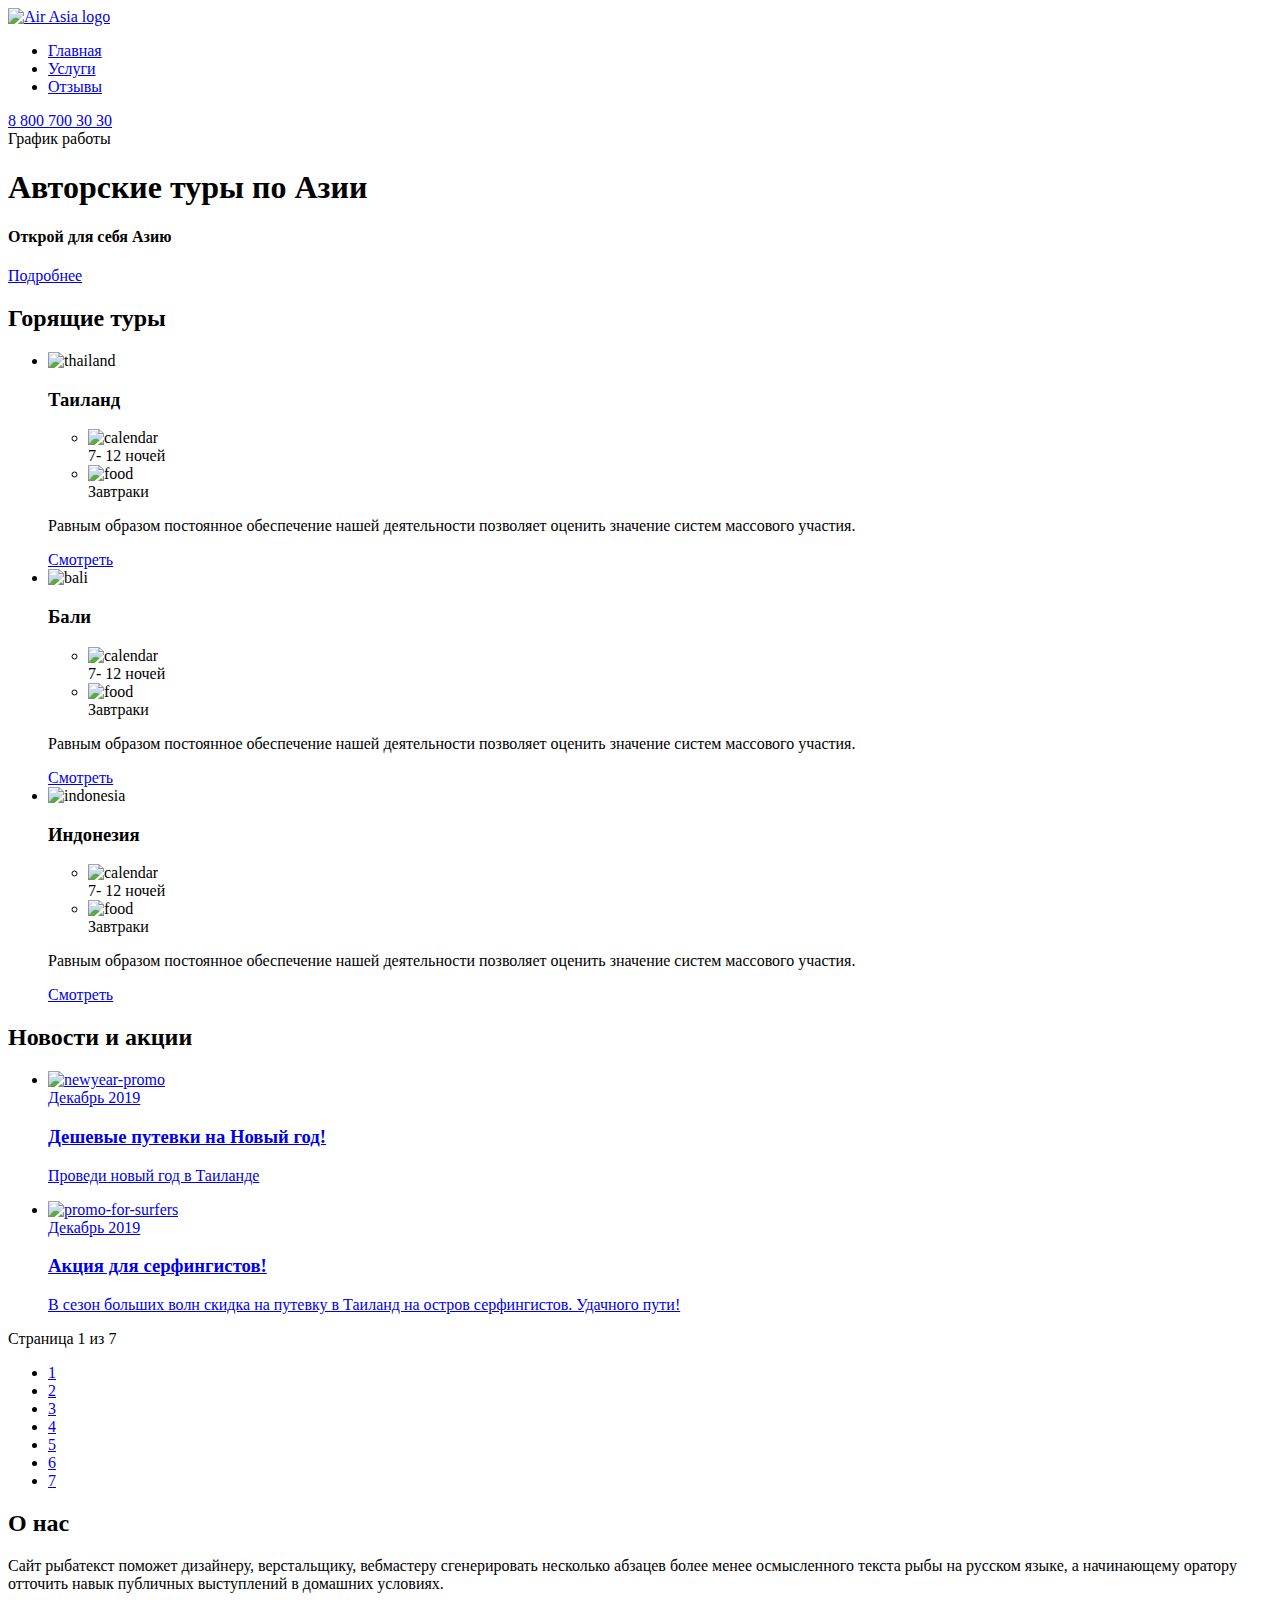
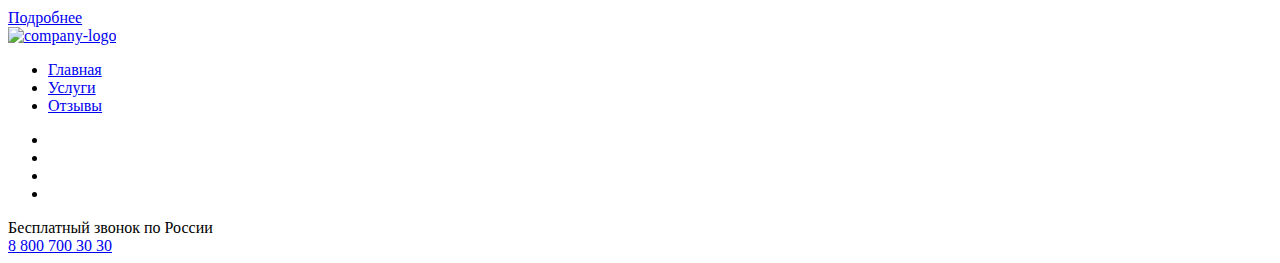
==== index.html @ ba75d970 "Update index.html" ====
<!DOCTYPE html>
<html lang="ru">
<head>
  <meta charset="UTF-8">
  <meta http-equiv="X-UA-Compatible" content="IE=edge">
  <meta name="viewport" content="width=device-width, initial-scale=1.0">
  <title>AirAsia - авторские туры по Азии</title>
  <link href="https://fonts.googleapis.com/css2?family=Open+Sans:ital,wght@0,400;0,600;0,700;1,400&display=swap" rel="stylesheet">    
  <link rel="stylesheet" href="/loftschool_project/main.css">
</head>
<body>
  <div class="wrapper main-page-wrapper">
    <section class="hero">
      <div class="container">
        <header class="header">
          <a href="/" class="logo"><img src="/loftschool_project/images/logo.png" alt="Air Asia logo" class="logo__pic"></a>
          <nav class="menu">
            <ul class="menu__list">
              <li class="menu__item menu__item--active"><a href="/" class="menu__link">Главная</a></li>
              <li class="menu__item"><a href="#" class="menu__link">Услуги</a></li>
              <li class="menu__item"><a href="#" class="menu__link">Отзывы</a></li>
            </ul>
          </nav>
          <adress class="contacts">
            <a href="tel:+78007003030" class="contacts__phone">8 800 700 30 30</a>
            <div class="contacts__dropdown-title">График работы</div>
          </adress>
        </header>
        <div class="hero__content">
          <div class="hero__text-section">
            <h1 class="hero__title">Авторские туры по Азии</h1>
            <h4 class="hero__subtitle">Открой для себя Азию</h4>
            <a href="#" class="button">Подробнее</a>
          </div>
        </div>
      </div>
    </section>
    <main class="main-content">
      <section class="offers">
        <div class="container">
          <h2 class="title title--fire">Горящие туры</h2>
          <ul class="offers__list">
            <li class="offers__item">
              <img src="/loftschool_project/images/river.png" alt="thailand" class="offers__pic">
              <div class="offers__content">
                <h3 class="offers__title">Таиланд</h3>
                <ul class="offers__features">
                  <li class="offers__feature">
                    <img src="/loftschool_project/images/calendar.png" alt="calendar" class="offers__feature-icon">
                    <div class="offers__feature-text">7- 12 ночей</div>
                  </li>
                  <li class="offers__feature">
                    <img src="/loftschool_project/images/meal.png" alt="food" class="offers__feature-icon">
                    <div class="offers__feature-text">Завтраки</div>
                  </li>
                </ul>
                <p class="offers__text">Равным образом постоянное обеспечение нашей деятельности позволяет оценить значение систем массового участия.</p>
                <a href="#" class="button button--light">Смотреть</a>
              </div>
            </li>
            <li class="offers__item">
              <img src="/loftschool_project/images/pool.png" alt="bali" class="offers__pic">
              <div class="offers__content">
                <h3 class="offers__title">Бали</h3>
                <ul class="offers__features">
                  <li class="offers__feature">
                    <img src="/loftschool_project/images/calendar.png" alt="calendar" class="offers__feature-icon">
                    <div class="offers__feature-text">7- 12 ночей</div>
                  </li>
                  <li class="offers__feature">
                    <img src="/loftschool_project/images/meal.png" alt="food" class="offers__feature-icon">
                    <div class="offers__feature-text">Завтраки</div>
                  </li>
                </ul>
                <p class="offers__text">Равным образом постоянное обеспечение нашей деятельности позволяет оценить значение систем массового участия.</p>
                <a href="#" class="button button--light">Смотреть</a>
              </div>
            </li>
            <li class="offers__item">
              <img src="/loftschool_project/images/ocean.png" alt="indonesia" class="offers__pic">
              <div class="offers__content">
                <h3 class="offers__title">Индонезия</h3>
                <ul class="offers__features">
                  <li class="offers__feature">
                    <img src="/loftschool_project/images/calendar.png" alt="calendar" class="offers__feature-icon">
                    <div class="offers__feature-text">7- 12 ночей</div>
                  </li>
                  <li class="offers__feature">
                    <img src="/loftschool_project/images/meal.png" alt="food" class="offers__feature-icon">
                    <div class="offers__feature-text">Завтраки</div>
                  </li>
                </ul>
                <p class="offers__text">Равным образом постоянное обеспечение нашей деятельности позволяет оценить значение систем массового участия.</p>
                <a href="#" class="button button--light">Смотреть</a>
              </div>
            </li>
          </ul>
        </div>
      </section>
      <section class="news">
        <div class="container">
          <h2 class="title">Новости и акции</h2>
          <ul class="news__list">
            <li class="news__item">
                <a href="#" class="news__link">
                  <img src="/loftschool_project/images/plain.png" alt="newyear-promo" class="news__pic">
                  <div class="news__content">
                    <time class="news__date">Декабрь 2019</time>
                    <h3 class="news__title">Дешевые путевки на Новый год!</h3>
                    <p class="news__text">Проведи новый год в Таиланде</p>
                  </div>
                </a>
            </li>
            <li class="news__item">
                <a href="#" class="news__link">
                  <img src="/loftschool_project/images/Surfer.png" alt="promo-for-surfers" class="news__pic">
                  <div class="news__content">
                    <time class="news__date">Декабрь 2019</time>
                    <h3 class="news__title">Акция для серфингистов!</h3>
                    <p class="news__text">В сезон больших волн скидка на путевку в Таиланд на остров серфингистов. Удачного пути!</p>
                  </div>
                </a>
            </li>
          </ul>
          <div class="pagination">
            <div class="pagination__display">Страница 1 из 7</div>
            <ul class="pagination__list">
              <li class="pagination__item pagination__item--active"><a href="#" class="pagination__link">1</a></li>
              <li class="pagination__item"><a href="#" class="pagination__link">2</a></li>
              <li class="pagination__item"><a href="#" class="pagination__link">3</a></li>
              <li class="pagination__item"><a href="#" class="pagination__link">4</a></li>
              <li class="pagination__item"><a href="#" class="pagination__link">5</a></li>
              <li class="pagination__item"><a href="#" class="pagination__link">6</a></li>
              <li class="pagination__item"><a href="#" class="pagination__link">7</a></li>
            </ul>
          </div>
        </div>
      </section>
      <section class="about">
        <div class="container">
          <div class="about__exposition">
            <div class="about__content">
              <h2 class="title title--dark">О нас</h2>
              <div class="about__text">
                <p >Сайт рыбатекст поможет дизайнеру, верстальщику, вебмастеру сгенерировать несколько абзацев более менее осмысленного текста рыбы на русском языке, а начинающему оратору отточить навык публичных выступлений в домашних условиях.</p>
              </div>
              <a href="#" class="button">Подробнее</a>
            </div>
          </div>
        </div>
      </section>
    </main>
    <footer class="footer-container">
      <div class="container footer-container__content">
        <div class="footer">
          <a href="/" class="logo"><img src="/loftschool_project/images/logo.png" alt="company-logo" class="logo__pic"></a>
          <nav class="menu">
            <ul class="menu__list">
              <li class="menu__item menu__item--active"><a href="#" class="menu__link">Главная</a></li>
              <li class="menu__item"><a href="#" class="menu__link">Услуги</a></li>
              <li class="menu__item"><a href="#" class="menu__link">Отзывы</a></li>
            </ul>
          </nav>
          <div class="socialmedia">
            <ul class="socialmedia__list">
              <li class="socialmedia__item socialmedia__item-icon--telegram"><a href="#" class="socialmedia__link"></a></li>
              <li class="socialmedia__item socialmedia__item-icon--vk"><a href="#" class="socialmedia__link"></a></li>
              <li class="socialmedia__item socialmedia__item-icon--facebook"><a href="#" class="socialmedia__link"></a></li>
              <li class="socialmedia__item socialmedia__item-icon--insta"><a href="#" class="socialmedia__link"></a></li>
            </ul>
          </div>
          <adress class="contacts">
            <div class="contacts__description">Бесплатный звонок по России</div>
            <a href="tel:+78007003030" class="contacts__phone">8 800 700 30 30</a>
          </adress>
        </div>
      </div>
    </footer>
  </div>
  
</body>
</html>
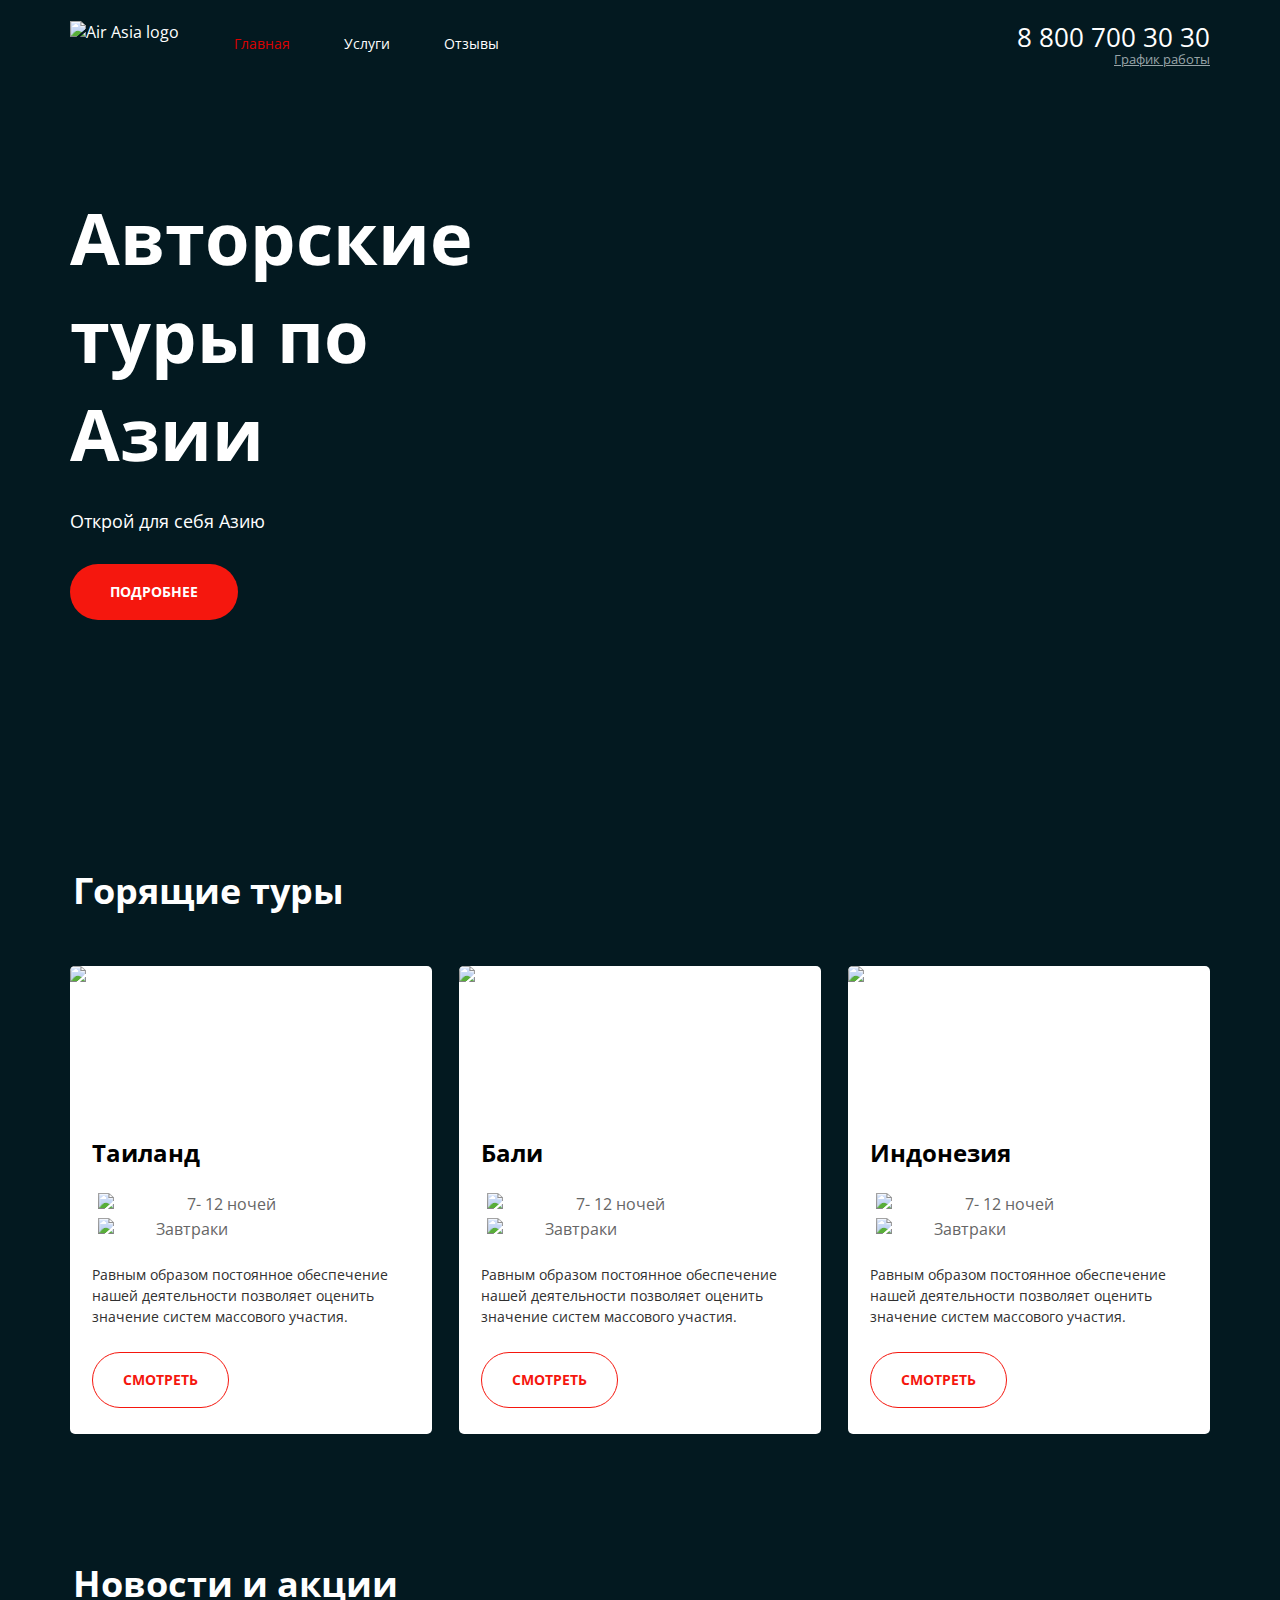
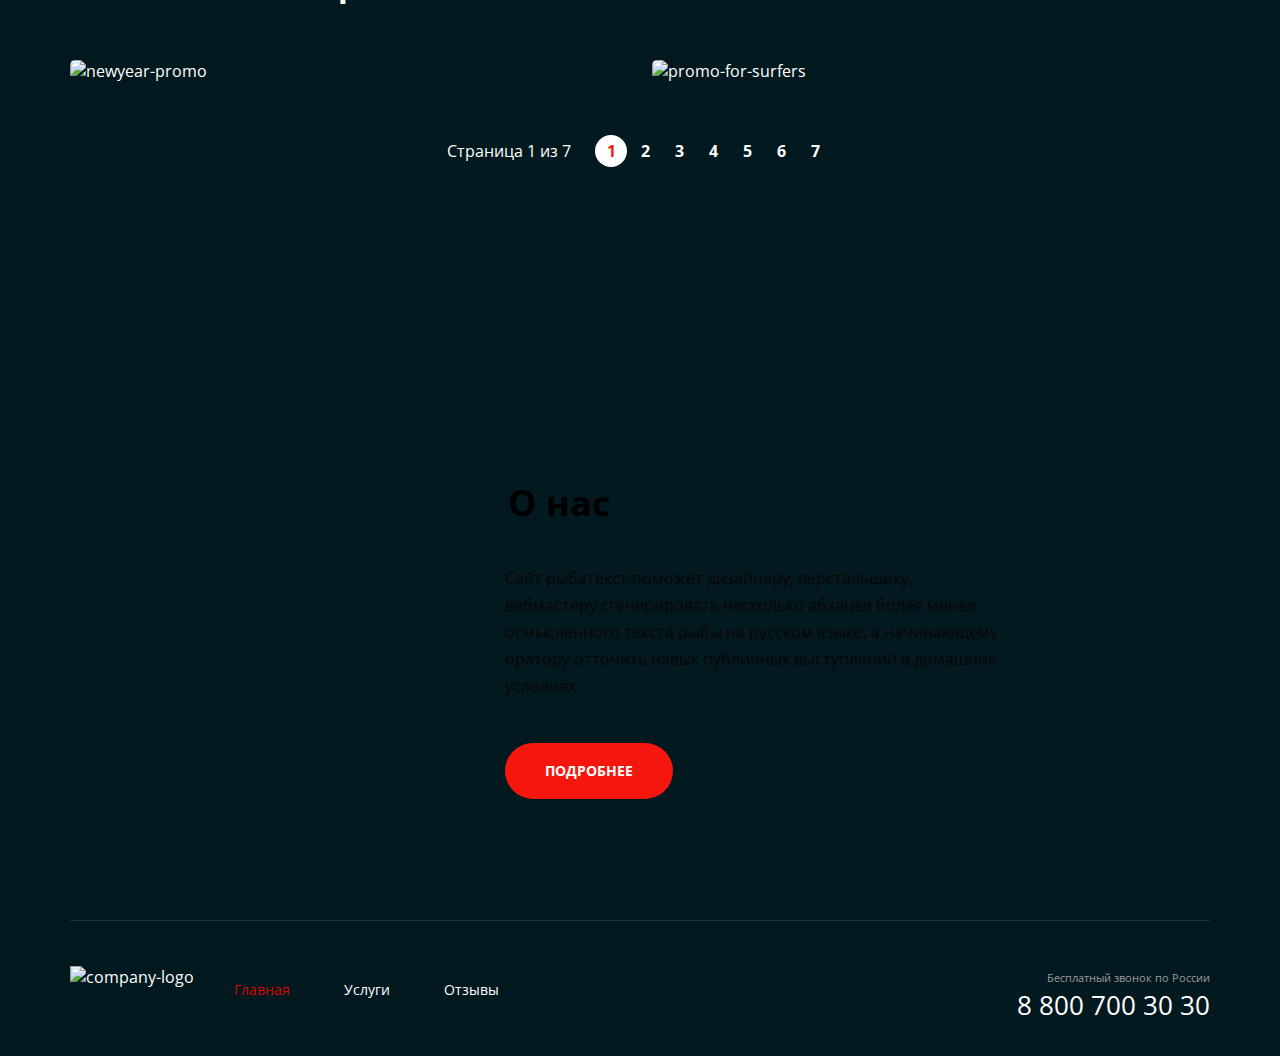
==== commit b81c381c: "Add files via upload" ====
--- a/index.html
+++ b/index.html
@@ -6,17 +6,17 @@
   <meta name="viewport" content="width=device-width, initial-scale=1.0">
   <title>AirAsia - авторские туры по Азии</title>
   <link href="https://fonts.googleapis.com/css2?family=Open+Sans:ital,wght@0,400;0,600;0,700;1,400&display=swap" rel="stylesheet">    
-  <link rel="stylesheet" href="/loftschool_project/main.css">
+  <link rel="stylesheet" href="main.css">
 </head>
 <body>
   <div class="wrapper main-page-wrapper">
     <section class="hero">
       <div class="container">
         <header class="header">
-          <a href="/" class="logo"><img src="/loftschool_project/images/logo.png" alt="Air Asia logo" class="logo__pic"></a>
+          <a href="index.html" class="logo"><img src="images/logo.png" alt="Air Asia logo" class="logo__pic"></a>
           <nav class="menu">
             <ul class="menu__list">
-              <li class="menu__item menu__item--active"><a href="/" class="menu__link">Главная</a></li>
+              <li class="menu__item menu__item--active"><a href="index.html" class="menu__link">Главная</a></li>
               <li class="menu__item"><a href="#" class="menu__link">Услуги</a></li>
               <li class="menu__item"><a href="#" class="menu__link">Отзывы</a></li>
             </ul>
@@ -41,16 +41,18 @@
           <h2 class="title title--fire">Горящие туры</h2>
           <ul class="offers__list">
             <li class="offers__item">
-              <img src="/loftschool_project/images/river.png" alt="thailand" class="offers__pic">
+              <div class="offers__cover">
+                <img src="images/river.png" alt="thailand" class="offers__pic">
+              </div>
               <div class="offers__content">
                 <h3 class="offers__title">Таиланд</h3>
                 <ul class="offers__features">
                   <li class="offers__feature">
-                    <img src="/loftschool_project/images/calendar.png" alt="calendar" class="offers__feature-icon">
+                    <img src="images/calendar.png" alt="calendar" class="offers__feature-icon">
                     <div class="offers__feature-text">7- 12 ночей</div>
                   </li>
                   <li class="offers__feature">
-                    <img src="/loftschool_project/images/meal.png" alt="food" class="offers__feature-icon">
+                    <img src="images/meal.png" alt="food" class="offers__feature-icon">
                     <div class="offers__feature-text">Завтраки</div>
                   </li>
                 </ul>
@@ -59,16 +61,18 @@
               </div>
             </li>
             <li class="offers__item">
-              <img src="/loftschool_project/images/pool.png" alt="bali" class="offers__pic">
+              <div class="offers__cover">
+                <img src="images/pool.png" alt="bali" class="offers__pic">
+              </div>
               <div class="offers__content">
                 <h3 class="offers__title">Бали</h3>
                 <ul class="offers__features">
                   <li class="offers__feature">
-                    <img src="/loftschool_project/images/calendar.png" alt="calendar" class="offers__feature-icon">
+                    <img src="images/calendar.png" alt="calendar" class="offers__feature-icon">
                     <div class="offers__feature-text">7- 12 ночей</div>
                   </li>
                   <li class="offers__feature">
-                    <img src="/loftschool_project/images/meal.png" alt="food" class="offers__feature-icon">
+                    <img src="/images/meal.png" alt="food" class="offers__feature-icon">
                     <div class="offers__feature-text">Завтраки</div>
                   </li>
                 </ul>
@@ -77,16 +81,18 @@
               </div>
             </li>
             <li class="offers__item">
-              <img src="/loftschool_project/images/ocean.png" alt="indonesia" class="offers__pic">
+              <div class="offers__cover">
+                <img src="images/ocean.png" alt="indonesia" class="offers__pic">
+              </div>
               <div class="offers__content">
                 <h3 class="offers__title">Индонезия</h3>
                 <ul class="offers__features">
                   <li class="offers__feature">
-                    <img src="/loftschool_project/images/calendar.png" alt="calendar" class="offers__feature-icon">
+                    <img src="images/calendar.png" alt="calendar" class="offers__feature-icon">
                     <div class="offers__feature-text">7- 12 ночей</div>
                   </li>
                   <li class="offers__feature">
-                    <img src="/loftschool_project/images/meal.png" alt="food" class="offers__feature-icon">
+                    <img src="images/meal.png" alt="food" class="offers__feature-icon">
                     <div class="offers__feature-text">Завтраки</div>
                   </li>
                 </ul>
@@ -103,7 +109,7 @@
           <ul class="news__list">
             <li class="news__item">
                 <a href="#" class="news__link">
-                  <img src="/loftschool_project/images/plain.png" alt="newyear-promo" class="news__pic">
+                  <img src="images/plain.png" alt="newyear-promo" class="news__pic">
                   <div class="news__content">
                     <time class="news__date">Декабрь 2019</time>
                     <h3 class="news__title">Дешевые путевки на Новый год!</h3>
@@ -113,7 +119,7 @@
             </li>
             <li class="news__item">
                 <a href="#" class="news__link">
-                  <img src="/loftschool_project/images/Surfer.png" alt="promo-for-surfers" class="news__pic">
+                  <img src="images/Surfer.png" alt="promo-for-surfers" class="news__pic">
                   <div class="news__content">
                     <time class="news__date">Декабрь 2019</time>
                     <h3 class="news__title">Акция для серфингистов!</h3>
@@ -140,7 +146,7 @@
         <div class="container">
           <div class="about__exposition">
             <div class="about__content">
-              <h2 class="title title--dark">О нас</h2>
+              <h2 class="title about__title title--dark">О нас</h2>
               <div class="about__text">
                 <p >Сайт рыбатекст поможет дизайнеру, верстальщику, вебмастеру сгенерировать несколько абзацев более менее осмысленного текста рыбы на русском языке, а начинающему оратору отточить навык публичных выступлений в домашних условиях.</p>
               </div>
@@ -153,7 +159,7 @@
     <footer class="footer-container">
       <div class="container footer-container__content">
         <div class="footer">
-          <a href="/" class="logo"><img src="/loftschool_project/images/logo.png" alt="company-logo" class="logo__pic"></a>
+          <a href="/" class="logo"><img src="images/logo.png" alt="company-logo" class="logo__pic"></a>
           <nav class="menu">
             <ul class="menu__list">
               <li class="menu__item menu__item--active"><a href="#" class="menu__link">Главная</a></li>
@@ -179,4 +185,4 @@
   </div>
   
 </body>
-</html>
+</html>--- a/main.css
+++ b/main.css
@@ -0,0 +1,7 @@
+@import url(css/base.css);
+@import url(css/header.css);
+@import url(css/hero__content.css);
+@import url(css/offers.css);
+@import url(css/news.css);
+@import url(css/about.css);
+@import url(css/footer.css);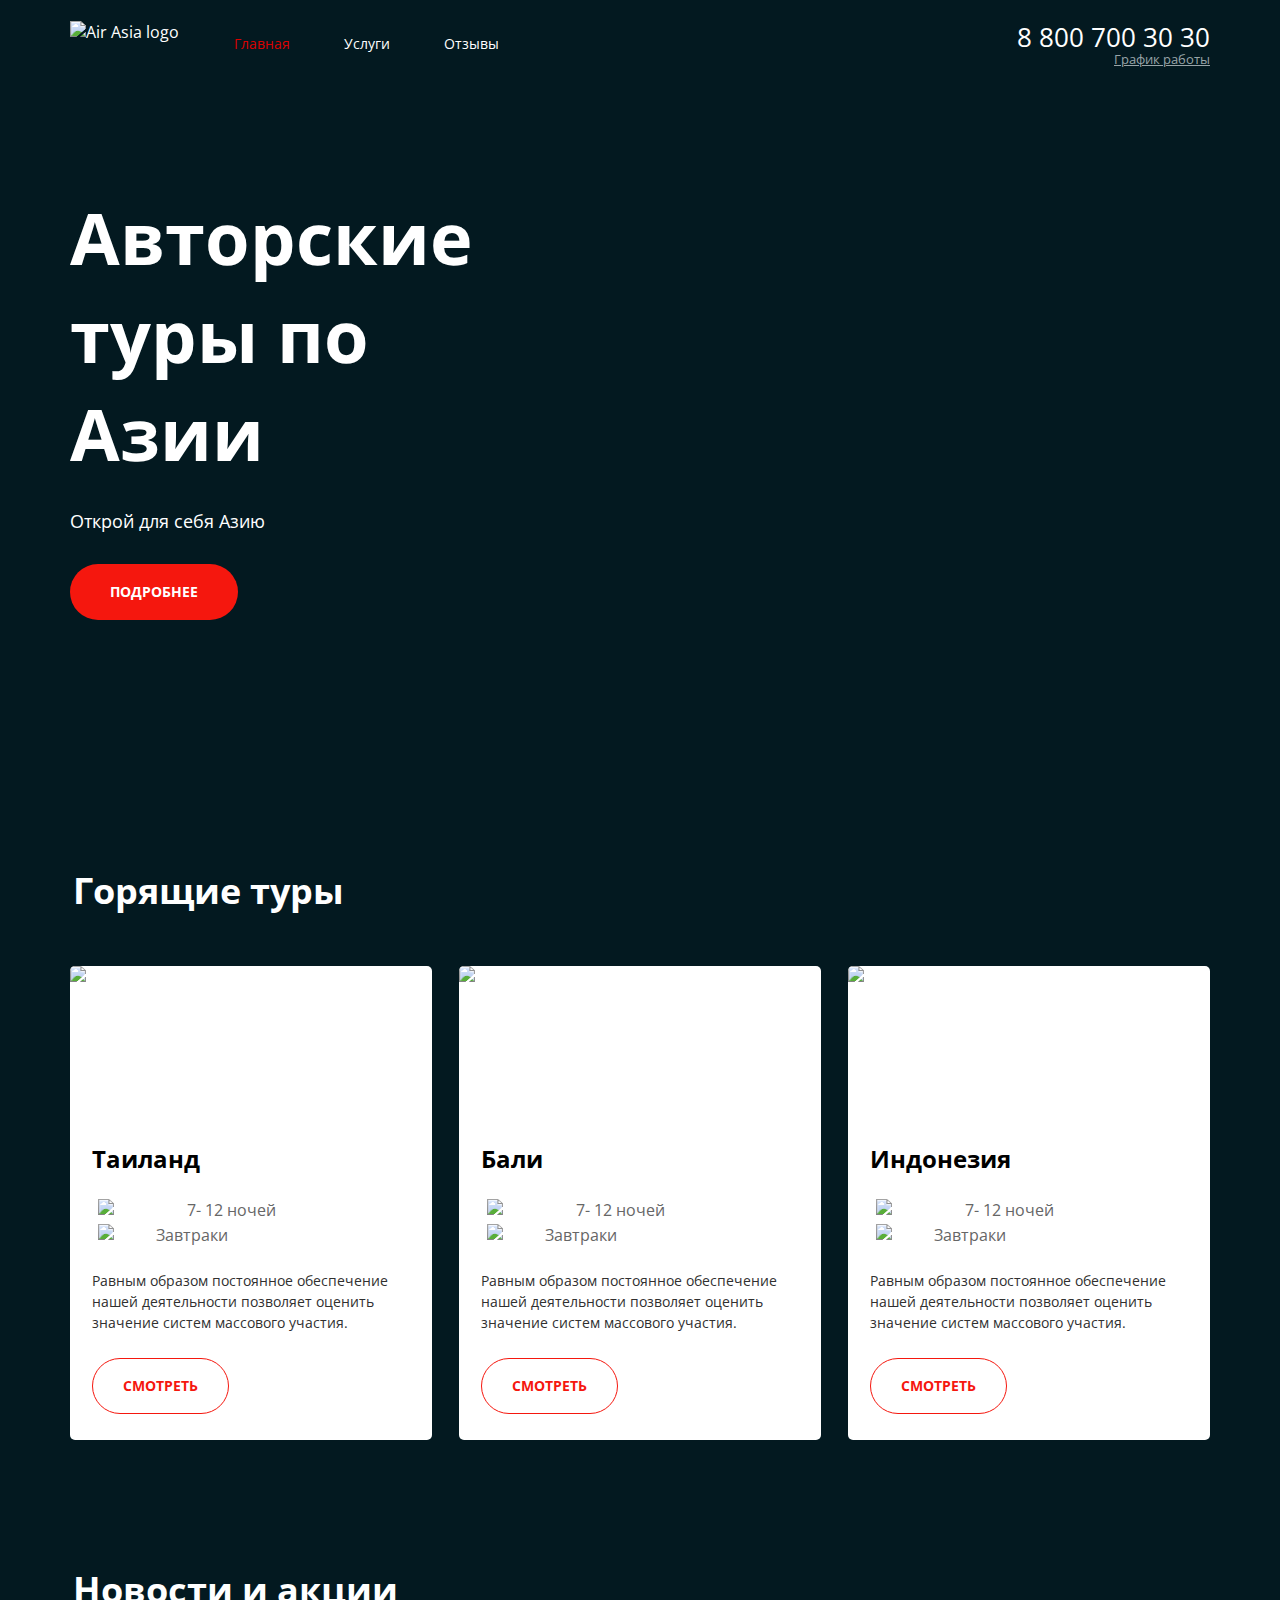
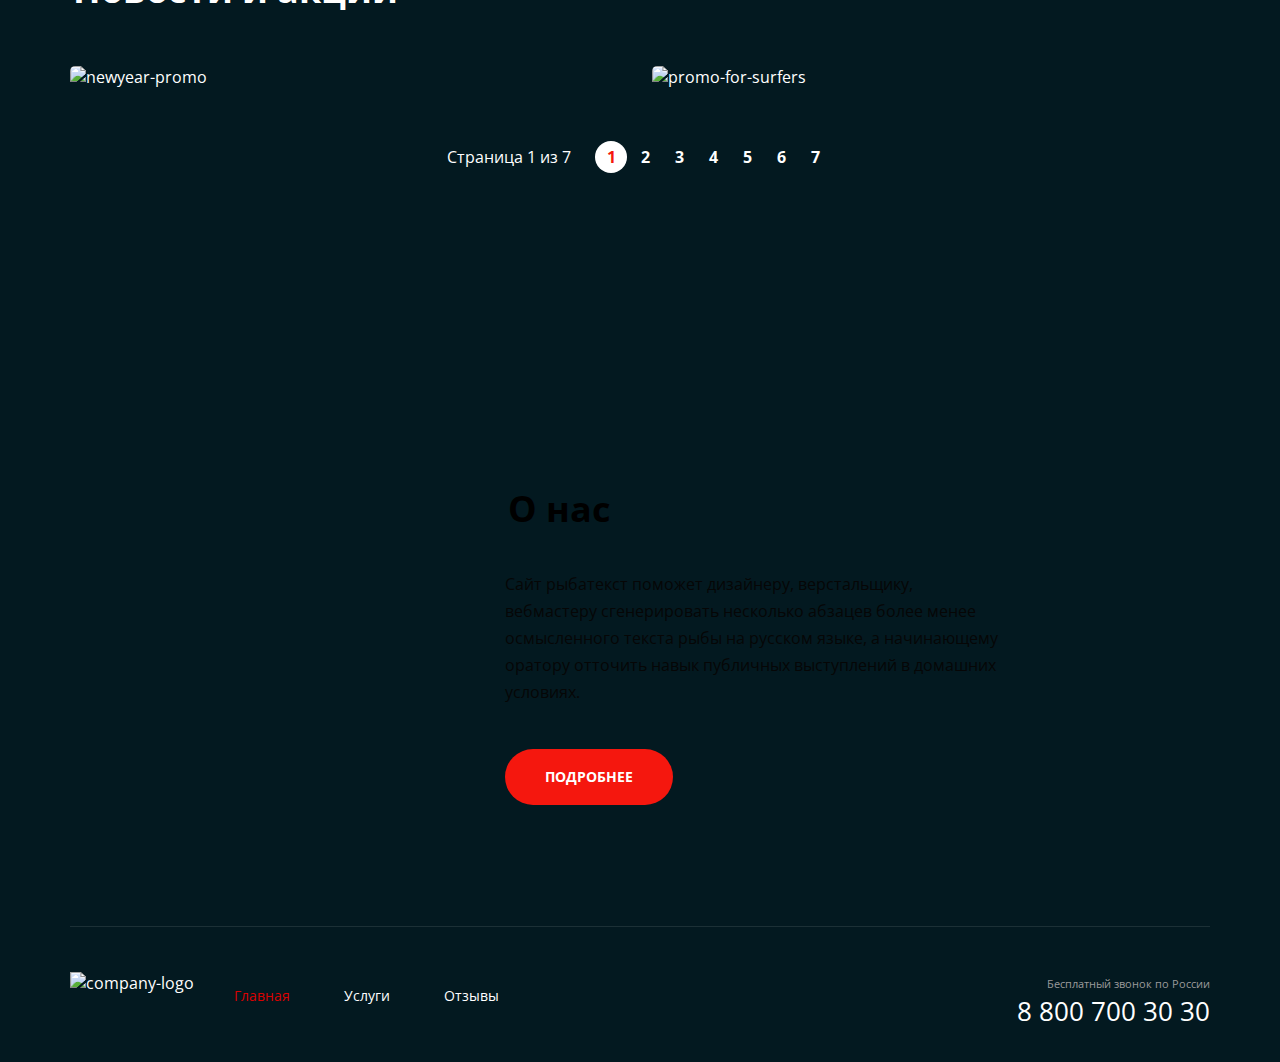
==== commit e0e0638c: "Add files via upload" ====
--- a/index.html
+++ b/index.html
@@ -159,10 +159,10 @@
     <footer class="footer-container">
       <div class="container footer-container__content">
         <div class="footer">
-          <a href="/" class="logo"><img src="images/logo.png" alt="company-logo" class="logo__pic"></a>
+          <a href="index.html" class="logo"><img src="images/logo.png" alt="company-logo" class="logo__pic"></a>
           <nav class="menu">
             <ul class="menu__list">
-              <li class="menu__item menu__item--active"><a href="#" class="menu__link">Главная</a></li>
+              <li class="menu__item menu__item--active"><a href="index.html" class="menu__link">Главная</a></li>
               <li class="menu__item"><a href="#" class="menu__link">Услуги</a></li>
               <li class="menu__item"><a href="#" class="menu__link">Отзывы</a></li>
             </ul>
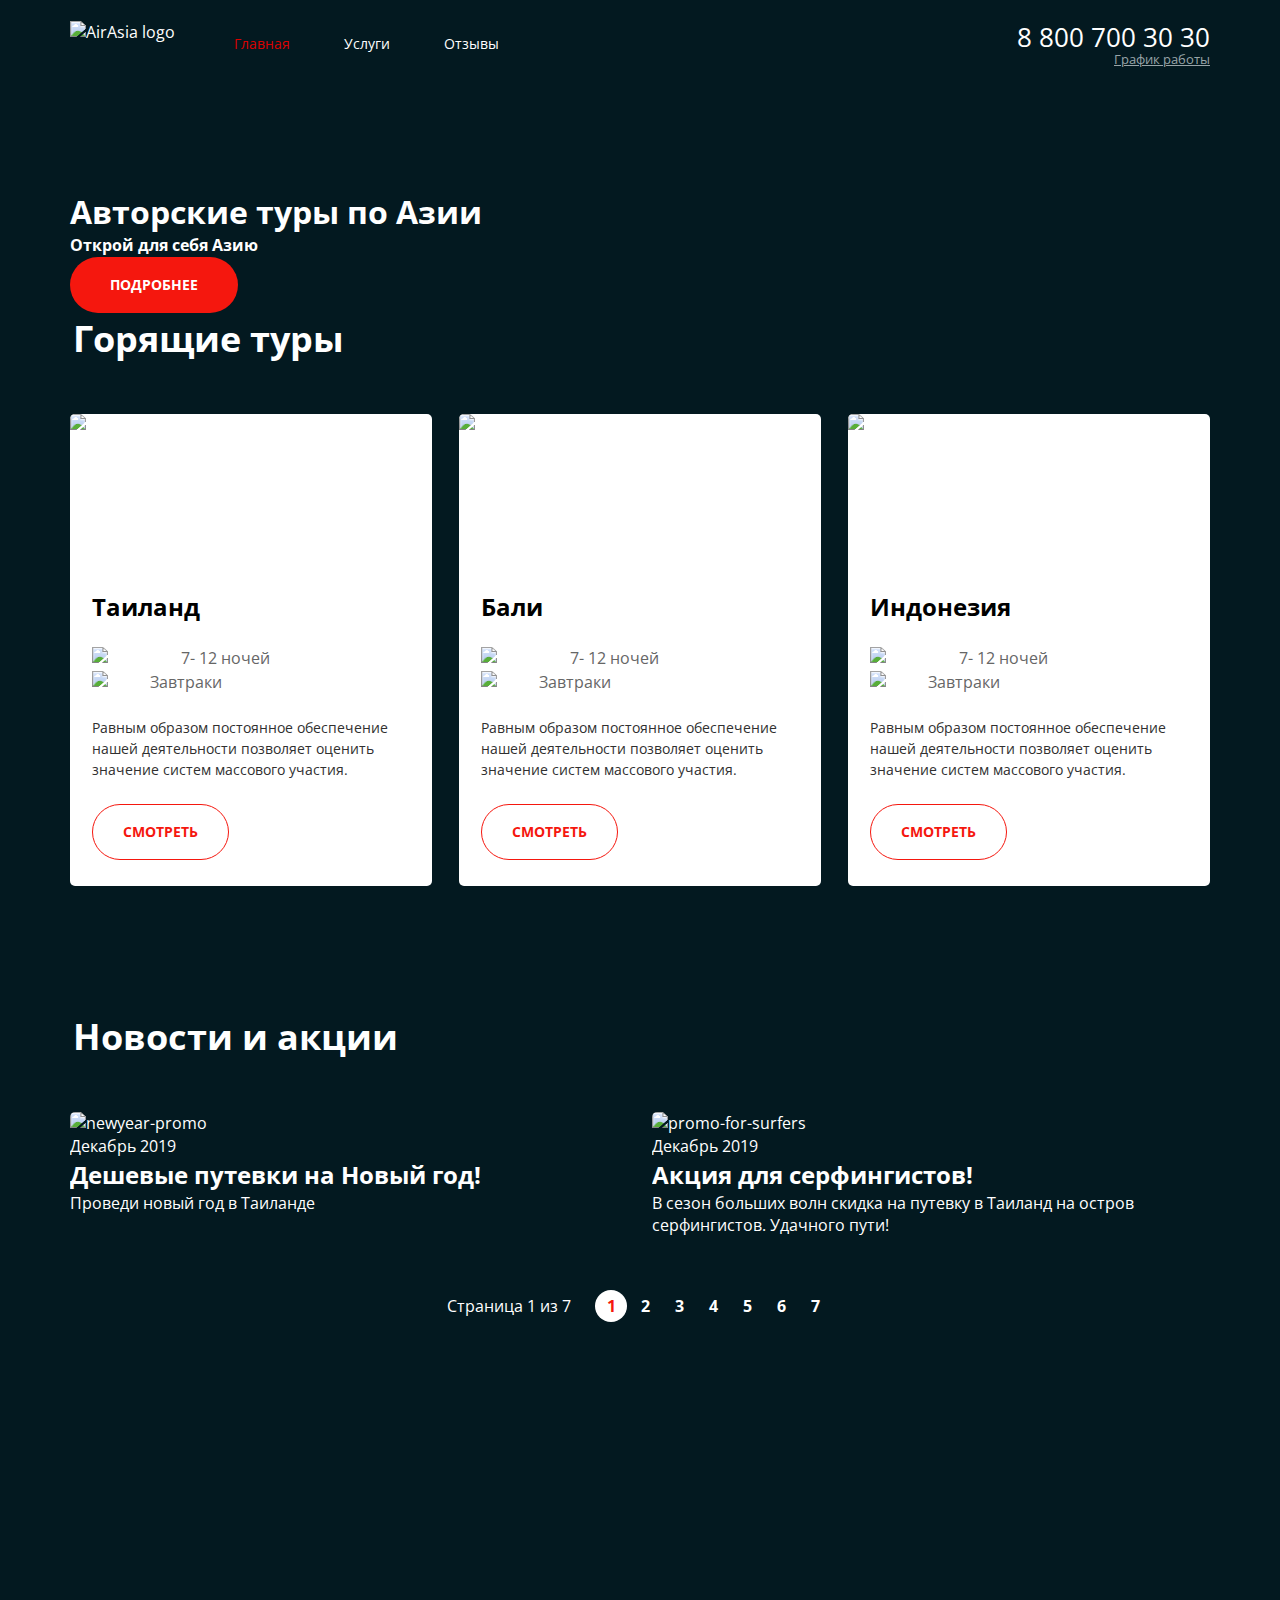
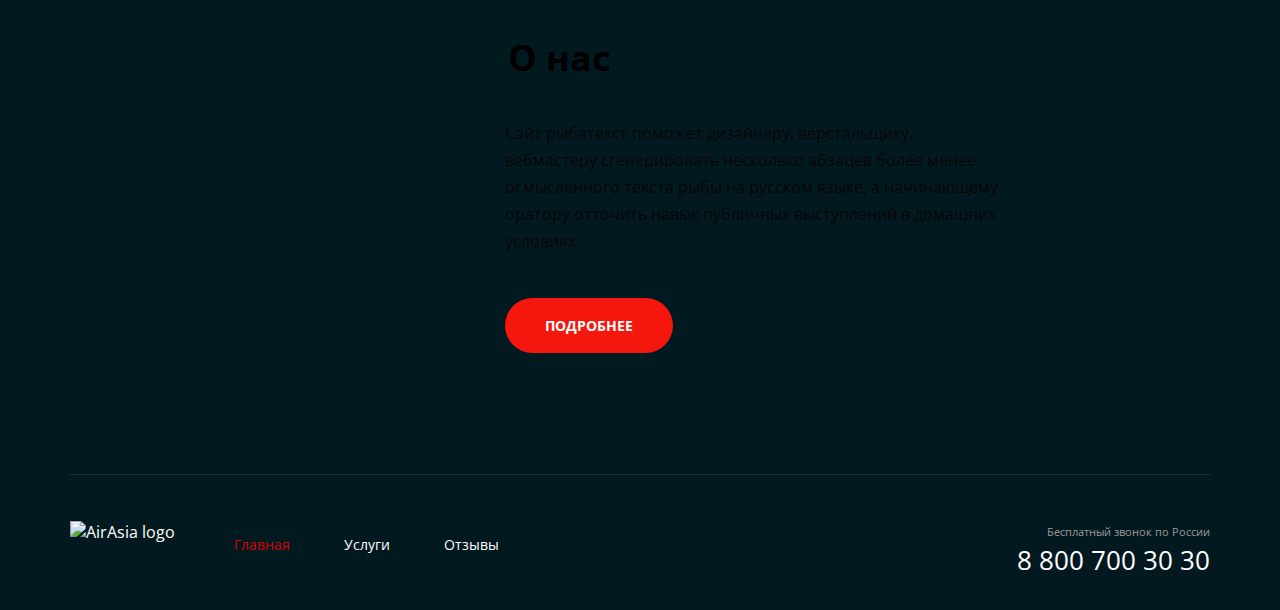
==== commit 8fee8279: "Add files via upload" ====
--- a/index.html
+++ b/index.html
@@ -1,188 +1,196 @@
 <!DOCTYPE html>
 <html lang="ru">
-<head>
-  <meta charset="UTF-8">
-  <meta http-equiv="X-UA-Compatible" content="IE=edge">
-  <meta name="viewport" content="width=device-width, initial-scale=1.0">
-  <title>AirAsia - авторские туры по Азии</title>
-  <link href="https://fonts.googleapis.com/css2?family=Open+Sans:ital,wght@0,400;0,600;0,700;1,400&display=swap" rel="stylesheet">    
-  <link rel="stylesheet" href="main.css">
-</head>
-<body>
-  <div class="wrapper main-page-wrapper">
-    <section class="hero">
-      <div class="container">
-        <header class="header">
-          <a href="index.html" class="logo"><img src="images/logo.png" alt="Air Asia logo" class="logo__pic"></a>
-          <nav class="menu">
-            <ul class="menu__list">
-              <li class="menu__item menu__item--active"><a href="index.html" class="menu__link">Главная</a></li>
-              <li class="menu__item"><a href="#" class="menu__link">Услуги</a></li>
-              <li class="menu__item"><a href="#" class="menu__link">Отзывы</a></li>
-            </ul>
-          </nav>
-          <adress class="contacts">
-            <a href="tel:+78007003030" class="contacts__phone">8 800 700 30 30</a>
-            <div class="contacts__dropdown-title">График работы</div>
-          </adress>
-        </header>
-        <div class="hero__content">
-          <div class="hero__text-section">
-            <h1 class="hero__title">Авторские туры по Азии</h1>
-            <h4 class="hero__subtitle">Открой для себя Азию</h4>
-            <a href="#" class="button">Подробнее</a>
-          </div>
-        </div>
-      </div>
-    </section>
-    <main class="main-content">
-      <section class="offers">
-        <div class="container">
-          <h2 class="title title--fire">Горящие туры</h2>
-          <ul class="offers__list">
-            <li class="offers__item">
-              <div class="offers__cover">
-                <img src="images/river.png" alt="thailand" class="offers__pic">
-              </div>
-              <div class="offers__content">
-                <h3 class="offers__title">Таиланд</h3>
-                <ul class="offers__features">
-                  <li class="offers__feature">
-                    <img src="images/calendar.png" alt="calendar" class="offers__feature-icon">
-                    <div class="offers__feature-text">7- 12 ночей</div>
-                  </li>
-                  <li class="offers__feature">
-                    <img src="images/meal.png" alt="food" class="offers__feature-icon">
-                    <div class="offers__feature-text">Завтраки</div>
-                  </li>
+  <head>
+    <meta charset="UTF-8">
+    <meta http-equiv="X-UA-Compatible" content="IE=edge">
+    <meta name="viewport" content="width=1200px, initial-scale=1.0">
+    <title>AirAsia - авторские туры по Азии</title>
+    <link href="https://fonts.googleapis.com/css2?family=Open+Sans:ital,wght@0,400;0,600;0,700;1,400&display=swap" rel="stylesheet"> 
+    <link rel="stylesheet" href="normalize/normalize.css">   
+    <link rel="stylesheet" href="main.css">
+  </head>
+  <body>
+    <div class="wrapper main-page-wrapper">
+      <section class="hero">
+        <div class="container hero__container">
+          <header class="header">
+            <div class="header__col">
+              <a href="index.html" class="logo"><img src="images/logo.png" alt="AirAsia logo" class="logo__pic"></a>
+              <nav class="menu">
+                <ul class="menu__list">
+                  <li class="menu__item menu__item--active"><a href="index.html" class="menu__link">Главная</a></li>
+                  <li class="menu__item"><a href="service.html" class="menu__link">Услуги</a></li>
+                  <li class="menu__item"><a href="#" class="menu__link">Отзывы</a></li>
                 </ul>
-                <p class="offers__text">Равным образом постоянное обеспечение нашей деятельности позволяет оценить значение систем массового участия.</p>
-                <a href="#" class="button button--light">Смотреть</a>
-              </div>
-            </li>
-            <li class="offers__item">
-              <div class="offers__cover">
-                <img src="images/pool.png" alt="bali" class="offers__pic">
-              </div>
-              <div class="offers__content">
-                <h3 class="offers__title">Бали</h3>
-                <ul class="offers__features">
-                  <li class="offers__feature">
-                    <img src="images/calendar.png" alt="calendar" class="offers__feature-icon">
-                    <div class="offers__feature-text">7- 12 ночей</div>
-                  </li>
-                  <li class="offers__feature">
-                    <img src="/images/meal.png" alt="food" class="offers__feature-icon">
-                    <div class="offers__feature-text">Завтраки</div>
-                  </li>
-                </ul>
-                <p class="offers__text">Равным образом постоянное обеспечение нашей деятельности позволяет оценить значение систем массового участия.</p>
-                <a href="#" class="button button--light">Смотреть</a>
-              </div>
-            </li>
-            <li class="offers__item">
-              <div class="offers__cover">
-                <img src="images/ocean.png" alt="indonesia" class="offers__pic">
-              </div>
-              <div class="offers__content">
-                <h3 class="offers__title">Индонезия</h3>
-                <ul class="offers__features">
-                  <li class="offers__feature">
-                    <img src="images/calendar.png" alt="calendar" class="offers__feature-icon">
-                    <div class="offers__feature-text">7- 12 ночей</div>
-                  </li>
-                  <li class="offers__feature">
-                    <img src="images/meal.png" alt="food" class="offers__feature-icon">
-                    <div class="offers__feature-text">Завтраки</div>
-                  </li>
-                </ul>
-                <p class="offers__text">Равным образом постоянное обеспечение нашей деятельности позволяет оценить значение систем массового участия.</p>
-                <a href="#" class="button button--light">Смотреть</a>
-              </div>
-            </li>
-          </ul>
-        </div>
-      </section>
-      <section class="news">
-        <div class="container">
-          <h2 class="title">Новости и акции</h2>
-          <ul class="news__list">
-            <li class="news__item">
-                <a href="#" class="news__link">
-                  <img src="images/plain.png" alt="newyear-promo" class="news__pic">
-                  <div class="news__content">
-                    <time class="news__date">Декабрь 2019</time>
-                    <h3 class="news__title">Дешевые путевки на Новый год!</h3>
-                    <p class="news__text">Проведи новый год в Таиланде</p>
-                  </div>
-                </a>
-            </li>
-            <li class="news__item">
-                <a href="#" class="news__link">
-                  <img src="images/Surfer.png" alt="promo-for-surfers" class="news__pic">
-                  <div class="news__content">
-                    <time class="news__date">Декабрь 2019</time>
-                    <h3 class="news__title">Акция для серфингистов!</h3>
-                    <p class="news__text">В сезон больших волн скидка на путевку в Таиланд на остров серфингистов. Удачного пути!</p>
-                  </div>
-                </a>
-            </li>
-          </ul>
-          <div class="pagination">
-            <div class="pagination__display">Страница 1 из 7</div>
-            <ul class="pagination__list">
-              <li class="pagination__item pagination__item--active"><a href="#" class="pagination__link">1</a></li>
-              <li class="pagination__item"><a href="#" class="pagination__link">2</a></li>
-              <li class="pagination__item"><a href="#" class="pagination__link">3</a></li>
-              <li class="pagination__item"><a href="#" class="pagination__link">4</a></li>
-              <li class="pagination__item"><a href="#" class="pagination__link">5</a></li>
-              <li class="pagination__item"><a href="#" class="pagination__link">6</a></li>
-              <li class="pagination__item"><a href="#" class="pagination__link">7</a></li>
-            </ul>
-          </div>
-        </div>
-      </section>
-      <section class="about">
-        <div class="container">
-          <div class="about__exposition">
-            <div class="about__content">
-              <h2 class="title about__title title--dark">О нас</h2>
-              <div class="about__text">
-                <p >Сайт рыбатекст поможет дизайнеру, верстальщику, вебмастеру сгенерировать несколько абзацев более менее осмысленного текста рыбы на русском языке, а начинающему оратору отточить навык публичных выступлений в домашних условиях.</p>
-              </div>
+              </nav>
+            </div>
+            <div class="header__col header__col--align--right">
+              <adress class="contacts">
+                <a href="tel:+78007003030" class="contacts__phone">8 800 700 30 30</a>
+                <div class="contacts__dropdown-title">График работы</div>
+              </adress>
+            </div>
+          </header>
+          <div class="hero__content">
+            <div class="hero__text-section">
+              <h1 class="hero__title">Авторские туры по Азии</h1>
+              <h4 class="hero__subtitle">Открой для себя Азию</h4>
               <a href="#" class="button">Подробнее</a>
             </div>
           </div>
         </div>
       </section>
-    </main>
-    <footer class="footer-container">
-      <div class="container footer-container__content">
-        <div class="footer">
-          <a href="index.html" class="logo"><img src="images/logo.png" alt="company-logo" class="logo__pic"></a>
-          <nav class="menu">
-            <ul class="menu__list">
-              <li class="menu__item menu__item--active"><a href="index.html" class="menu__link">Главная</a></li>
-              <li class="menu__item"><a href="#" class="menu__link">Услуги</a></li>
-              <li class="menu__item"><a href="#" class="menu__link">Отзывы</a></li>
-            </ul>
-          </nav>
-          <div class="socialmedia">
-            <ul class="socialmedia__list">
-              <li class="socialmedia__item socialmedia__item-icon--telegram"><a href="#" class="socialmedia__link"></a></li>
-              <li class="socialmedia__item socialmedia__item-icon--vk"><a href="#" class="socialmedia__link"></a></li>
-              <li class="socialmedia__item socialmedia__item-icon--facebook"><a href="#" class="socialmedia__link"></a></li>
-              <li class="socialmedia__item socialmedia__item-icon--insta"><a href="#" class="socialmedia__link"></a></li>
+      <main class="main-content">
+        <section class="offers">
+          <div class="container">
+            <h2 class="title title--fire">Горящие туры</h2>
+            <ul class="offers__list">
+              <li class="offers__item">
+                <div class="offers__cover">
+                  <img src="images/river.png" alt="thailand" class="offers__pic">
+                </div>
+                <div class="offers__content">
+                  <h3 class="offers__title">Таиланд</h3>
+                  <ul class="offers__features">
+                    <li class="offers__feature-calendar">
+                      <img src="images/calendar.png" alt="calendar" class="offers__feature-icon">
+                      <div class="offers__feature-text">7- 12 ночей</div>
+                    </li>
+                    <li class="offers__feature-food">
+                      <img src="images/meal.png" alt="food" class="offers__feature-icon">
+                      <div class="offers__feature-text">Завтраки</div>
+                    </li>
+                  </ul>
+                  <p class="offers__text">Равным образом постоянное обеспечение нашей деятельности позволяет оценить значение систем массового участия. </p>
+                  <a href="#" class="button button--light offers__button">Смотреть</a>
+                </div>
+              </li>
+              <li class="offers__item">
+                <div class="offers__cover">
+                  <img src="images/pool.png" alt="bali" class="offers__pic">
+                </div>
+                <div class="offers__content">
+                  <h3 class="offers__title">Бали</h3>
+                  <ul class="offers__features">
+                    <li class="offers__feature-calendar">
+                      <img src="images/calendar.png" alt="calendar" class="offers__feature-icon">
+                      <div class="offers__feature-text">7- 12 ночей</div>
+                    </li>
+                    <li class="offers__feature-food">
+                      <img src="/images/meal.png" alt="food" class="offers__feature-icon">
+                      <div class="offers__feature-text">Завтраки</div>
+                    </li>
+                  </ul>
+                  <p class="offers__text">Равным образом постоянное обеспечение нашей деятельности позволяет оценить значение систем массового участия.</p>
+                  <a href="#" class="button button--light offers__button">Смотреть</a>
+                </div>
+              </li>
+              <li class="offers__item">
+                <div class="offers__cover">
+                  <img src="images/ocean.png" alt="indonesia" class="offers__pic">
+                </div>
+                <div class="offers__content">
+                  <h3 class="offers__title">Индонезия</h3>
+                  <ul class="offers__features">
+                    <li class="offers__feature-calendar">
+                      <img src="images/calendar.png" alt="calendar" class="offers__feature-icon">
+                      <div class="offers__feature-text">7- 12 ночей</div>
+                    </li>
+                    <li class="offers__feature-food">
+                      <img src="images/meal.png" alt="food" class="offers__feature-icon">
+                      <div class="offers__feature-text">Завтраки</div>
+                    </li>
+                  </ul>
+                  <p class="offers__text">Равным образом постоянное обеспечение нашей деятельности позволяет оценить значение систем массового участия.</p>
+                  <a href="#" class="button button--light offers__button">Смотреть</a>
+                </div>
+              </li>
             </ul>
           </div>
-          <adress class="contacts">
-            <div class="contacts__description">Бесплатный звонок по России</div>
-            <a href="tel:+78007003030" class="contacts__phone">8 800 700 30 30</a>
-          </adress>
+        </section>
+        <section class="news">
+          <div class="container">
+            <h2 class="title">Новости и акции</h2>
+            <ul class="news__list">
+              <li class="news__item single-news">
+                  <a href="#" class="single-news__link">
+                    <img src="images/plain.png" alt="newyear-promo" class="single-news__pic">
+                    <div class="single-news__content">
+                      <time class="single-news__date">Декабрь 2019</time>
+                      <h3 class="single-news__title">Дешевые путевки на Новый год!</h3>
+                      <p class="single-news__text">Проведи новый год в Таиланде</p>
+                    </div>
+                  </a>
+              </li>
+              <li class="news__item single-news">
+                  <a href="#" class="single-news__link">
+                    <img src="images/Surfer.png" alt="promo-for-surfers" class="single-news__pic">
+                    <div class="single-news__content">
+                      <time class="single-news__date">Декабрь 2019</time>
+                      <h3 class="single-news__title">Акция для серфингистов!</h3>
+                      <p class="single-news__text">В сезон больших волн скидка на путевку в Таиланд на остров серфингистов. Удачного пути!</p>
+                    </div>
+                  </a>
+              </li>
+            </ul>
+            <div class="pagination">
+                <div class="pagination__display">Страница 1 из 7</div>
+                <ul class="pagination__list">
+                  <li class="pagination__item pagination__item--active"><a href="#" class="pagination__link">1</a></li>
+                  <li class="pagination__item"><a href="#" class="pagination__link">2</a></li>
+                  <li class="pagination__item"><a href="#" class="pagination__link">3</a></li>
+                  <li class="pagination__item"><a href="#" class="pagination__link">4</a></li>
+                  <li class="pagination__item"><a href="#" class="pagination__link">5</a></li>
+                  <li class="pagination__item"><a href="#" class="pagination__link">6</a></li>
+                  <li class="pagination__item"><a href="#" class="pagination__link">7</a></li>
+                </ul>
+            </div>
+          </div>
+        </section>
+        <section class="about">
+          <div class="container">
+            <div class="about__exposition">
+              <div class="about__content">
+                <h2 class="title about__title title--dark">О нас</h2>
+                <div class="about__text">
+                  <p>Сайт рыбатекст поможет дизайнеру, верстальщику, вебмастеру сгенерировать несколько абзацев более менее осмысленного текста рыбы на русском языке, а начинающему оратору отточить навык публичных выступлений в домашних условиях.</p>
+                </div>
+                <a href="#" class="button">Подробнее</a>
+              </div>
+            </div>
+          </div>
+        </section>
+      </main>
+      <footer class="footer-container">
+        <div class="container footer-container__content">
+          <div class="footer">
+            <div class="footer__col">
+              <a href="index.html" class="logo"><img src="images/logo.png" alt="AirAsia logo" class="logo__pic"></a>
+              <nav class="menu">
+                <ul class="menu__list">
+                  <li class="menu__item menu__item--active"><a href="index.html" class="menu__link">Главная</a></li>
+                  <li class="menu__item"><a href="service.html" class="menu__link">Услуги</a></li>
+                  <li class="menu__item"><a href="#" class="menu__link">Отзывы</a></li>
+                </ul>
+              </nav>
+            </div>
+            <div class="footer__col footer__col--align--right">
+              <div class="socialmedia">
+                <ul class="socialmedia__list">
+                  <li class="socialmedia__item socialmedia__item-icon--telegram"><a href="#" class="socialmedia__link"></a></li>
+                  <li class="socialmedia__item socialmedia__item-icon--vk"><a href="#" class="socialmedia__link"></a></li>
+                  <li class="socialmedia__item socialmedia__item-icon--facebook"><a href="#" class="socialmedia__link"></a></li>
+                  <li class="socialmedia__item socialmedia__item-icon--insta"><a href="#" class="socialmedia__link"></a></li>
+                </ul>
+              </div>
+              <adress class="contacts">
+                <div class="contacts__description">Бесплатный звонок по России</div>
+                <a href="tel:+78007003030" class="contacts__phone">8 800 700 30 30</a>
+              </adress>
+            </div>
+          </div>
         </div>
-      </div>
-    </footer>
-  </div>
-  
-</body>
+      </footer>
+    </div>
+  </body>
 </html>--- a/main.css
+++ b/main.css
@@ -1,7 +1,9 @@
 @import url(css/base.css);
 @import url(css/header.css);
-@import url(css/hero__content.css);
+@import url(css/hero-headline.css);
 @import url(css/offers.css);
 @import url(css/news.css);
 @import url(css/about.css);
-@import url(css/footer.css);+@import url(css/footer.css);
+@import url(css/services.css);
+@import url(css/inner-section.css);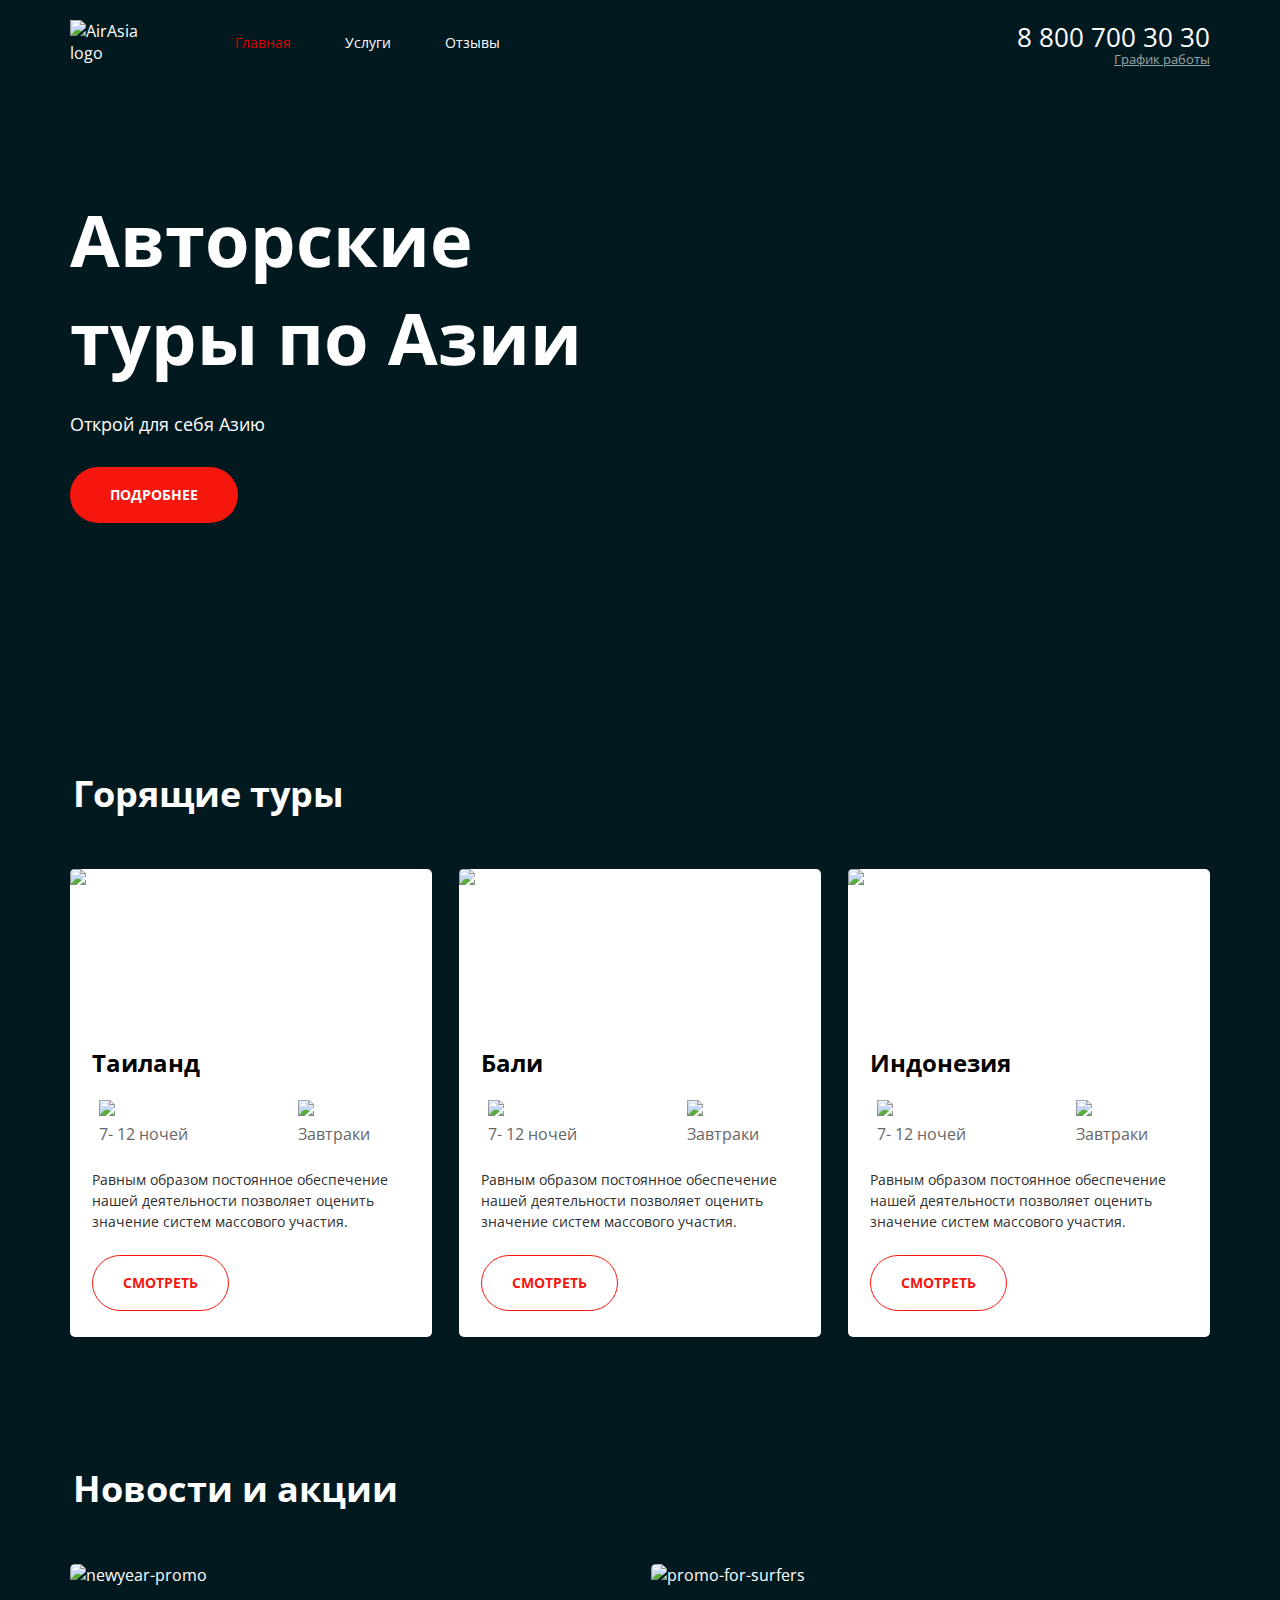
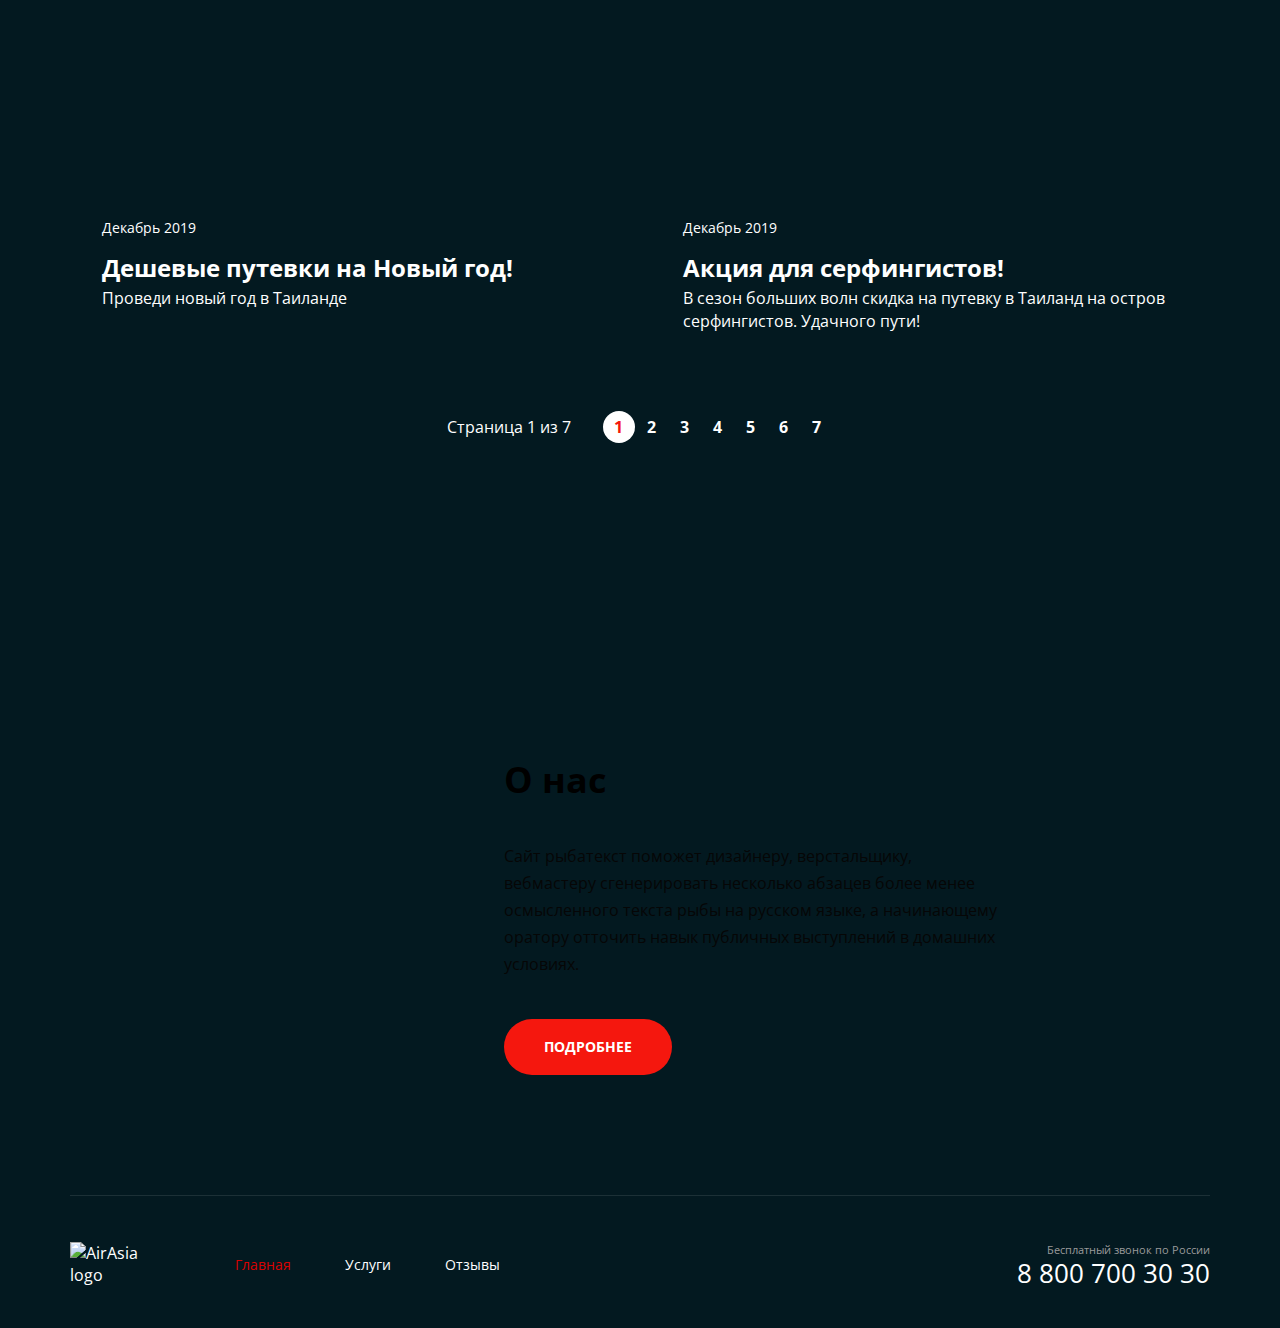
==== commit 4a771848: "Add files via upload" ====
--- a/index.html
+++ b/index.html
@@ -15,7 +15,7 @@
         <div class="container hero__container">
           <header class="header">
             <div class="header__col">
-              <a href="index.html" class="logo"><img src="images/logo.png" alt="AirAsia logo" class="logo__pic"></a>
+              <a href="index.html" class="logo header__logo"><img src="images/logo.png" alt="AirAsia logo" class="logo__pic"></a>
               <nav class="menu">
                 <ul class="menu__list">
                   <li class="menu__item menu__item--active"><a href="index.html" class="menu__link">Главная</a></li>
@@ -52,12 +52,12 @@
                 <div class="offers__content">
                   <h3 class="offers__title">Таиланд</h3>
                   <ul class="offers__features">
-                    <li class="offers__feature-calendar">
-                      <img src="images/calendar.png" alt="calendar" class="offers__feature-icon">
+                    <li class="offers__feature">
+                      <div class="offers__feature-icon"><img src="images/calendar.png" alt="calendar" class="offers__feature-pic"></div>
                       <div class="offers__feature-text">7- 12 ночей</div>
                     </li>
-                    <li class="offers__feature-food">
-                      <img src="images/meal.png" alt="food" class="offers__feature-icon">
+                    <li class="offers__feature">
+                      <div class="offers__feature-icon"><img src="images/meal.png" alt="food" class="offers__feature-pic"></div>
                       <div class="offers__feature-text">Завтраки</div>
                     </li>
                   </ul>
@@ -72,12 +72,12 @@
                 <div class="offers__content">
                   <h3 class="offers__title">Бали</h3>
                   <ul class="offers__features">
-                    <li class="offers__feature-calendar">
-                      <img src="images/calendar.png" alt="calendar" class="offers__feature-icon">
+                    <li class="offers__feature">
+                      <div class="offers__feature-icon"><img src="images/calendar.png" alt="calendar" class="offers__feature-pic"></div>
                       <div class="offers__feature-text">7- 12 ночей</div>
                     </li>
-                    <li class="offers__feature-food">
-                      <img src="/images/meal.png" alt="food" class="offers__feature-icon">
+                    <li class="offers__feature">
+                      <div class="offers__feature-icon"><img src="images/meal.png" alt="food" class="offers__feature-pic"></div>
                       <div class="offers__feature-text">Завтраки</div>
                     </li>
                   </ul>
@@ -92,12 +92,12 @@
                 <div class="offers__content">
                   <h3 class="offers__title">Индонезия</h3>
                   <ul class="offers__features">
-                    <li class="offers__feature-calendar">
-                      <img src="images/calendar.png" alt="calendar" class="offers__feature-icon">
+                    <li class="offers__feature">
+                      <div class="offers__feature-icon"><img src="images/calendar.png" alt="calendar" class="offers__feature-pic"></div>
                       <div class="offers__feature-text">7- 12 ночей</div>
                     </li>
-                    <li class="offers__feature-food">
-                      <img src="images/meal.png" alt="food" class="offers__feature-icon">
+                    <li class="offers__feature">
+                      <div class="offers__feature-icon"><img src="images/meal.png" alt="food" class="offers__feature-pic"></div>
                       <div class="offers__feature-text">Завтраки</div>
                     </li>
                   </ul>
@@ -165,7 +165,7 @@
         <div class="container footer-container__content">
           <div class="footer">
             <div class="footer__col">
-              <a href="index.html" class="logo"><img src="images/logo.png" alt="AirAsia logo" class="logo__pic"></a>
+              <a href="index.html" class="logo footer__logo"><img src="images/logo.png" alt="AirAsia logo" class="logo__pic"></a>
               <nav class="menu">
                 <ul class="menu__list">
                   <li class="menu__item menu__item--active"><a href="index.html" class="menu__link">Главная</a></li>
--- a/main.css
+++ b/main.css
@@ -1,9 +1,16 @@
 @import url(css/base.css);
+@import url(css/hero-headline.css);
 @import url(css/header.css);
-@import url(css/hero-headline.css);
 @import url(css/offers.css);
 @import url(css/news.css);
 @import url(css/about.css);
 @import url(css/footer.css);
+@import url(css/button.css);
 @import url(css/services.css);
-@import url(css/inner-section.css);+@import url(css/inner-section.css);
+@import url(css/partners.css);
+@import url(css/menu.css);
+@import url(css/contacts.css);
+@import url(css/pagination.css);
+@import url(css/socialmedia.css);
+@import url(css/breadcrumbs.css);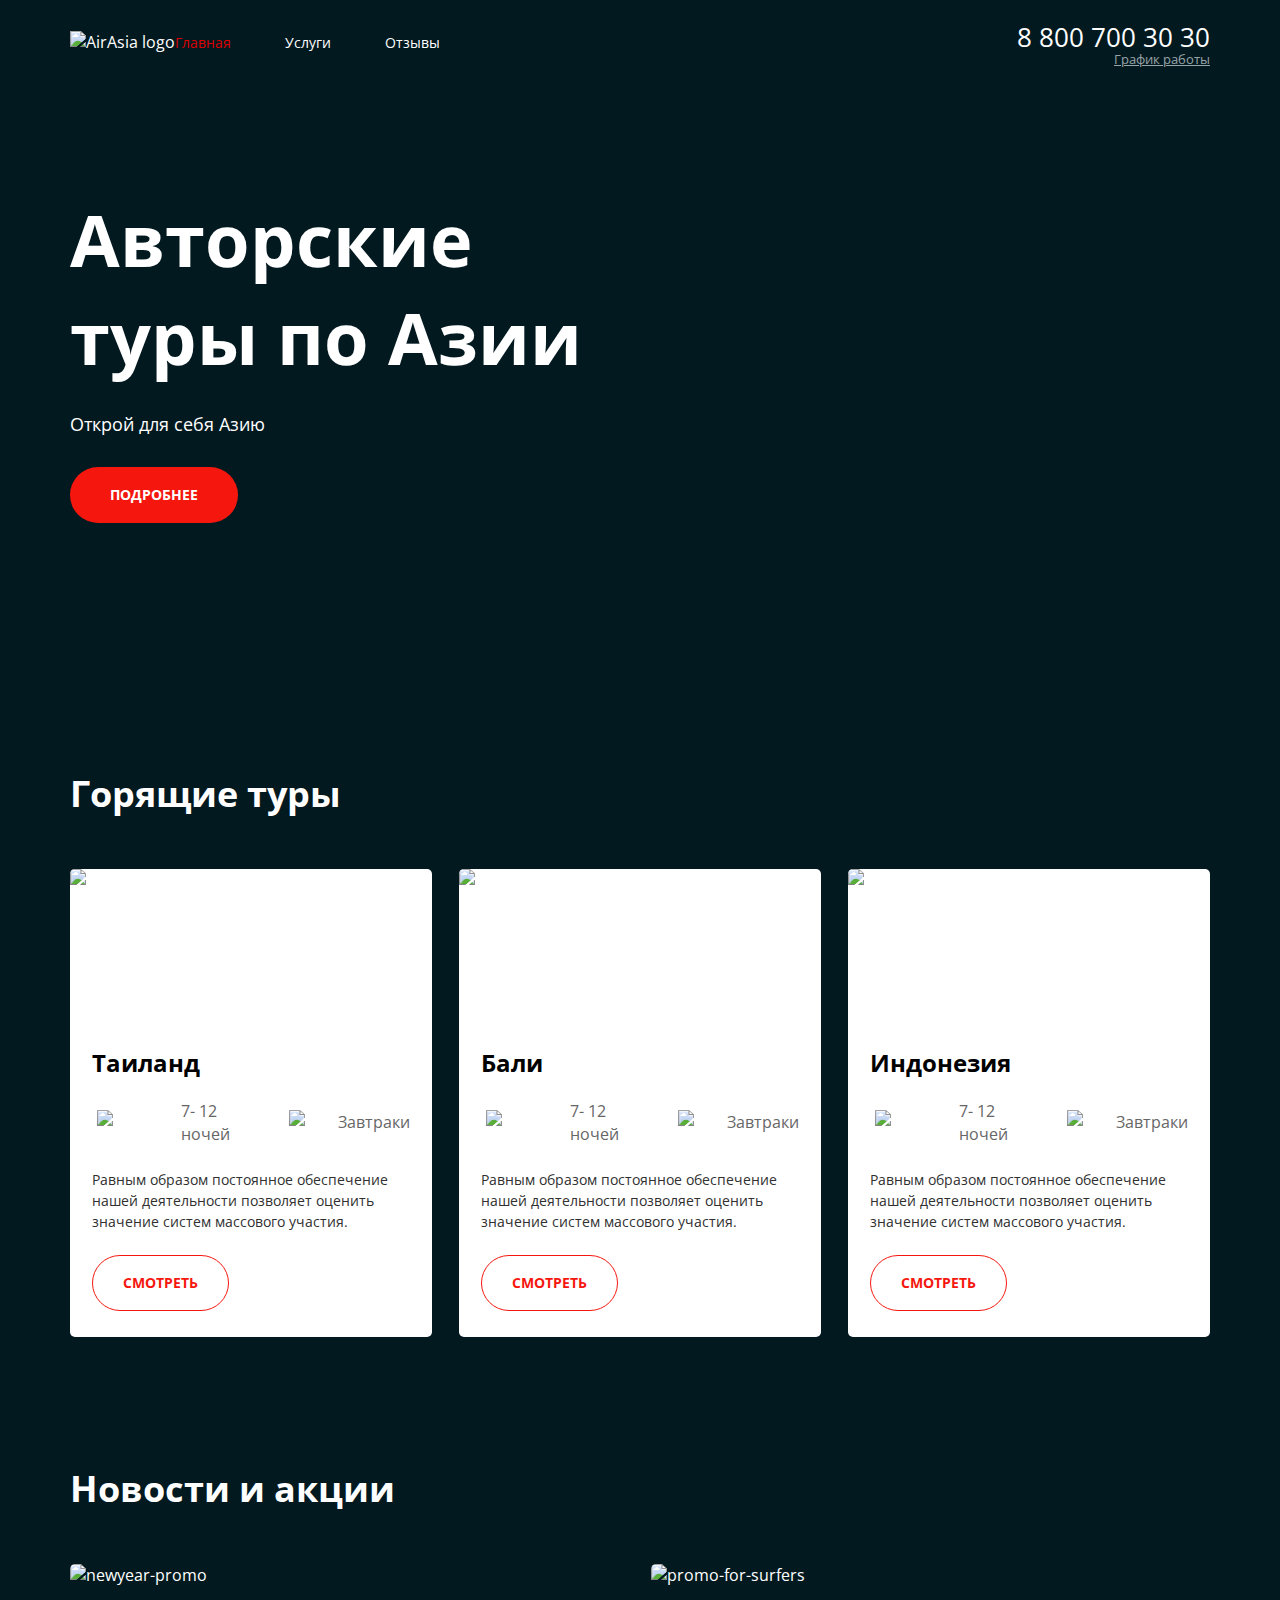
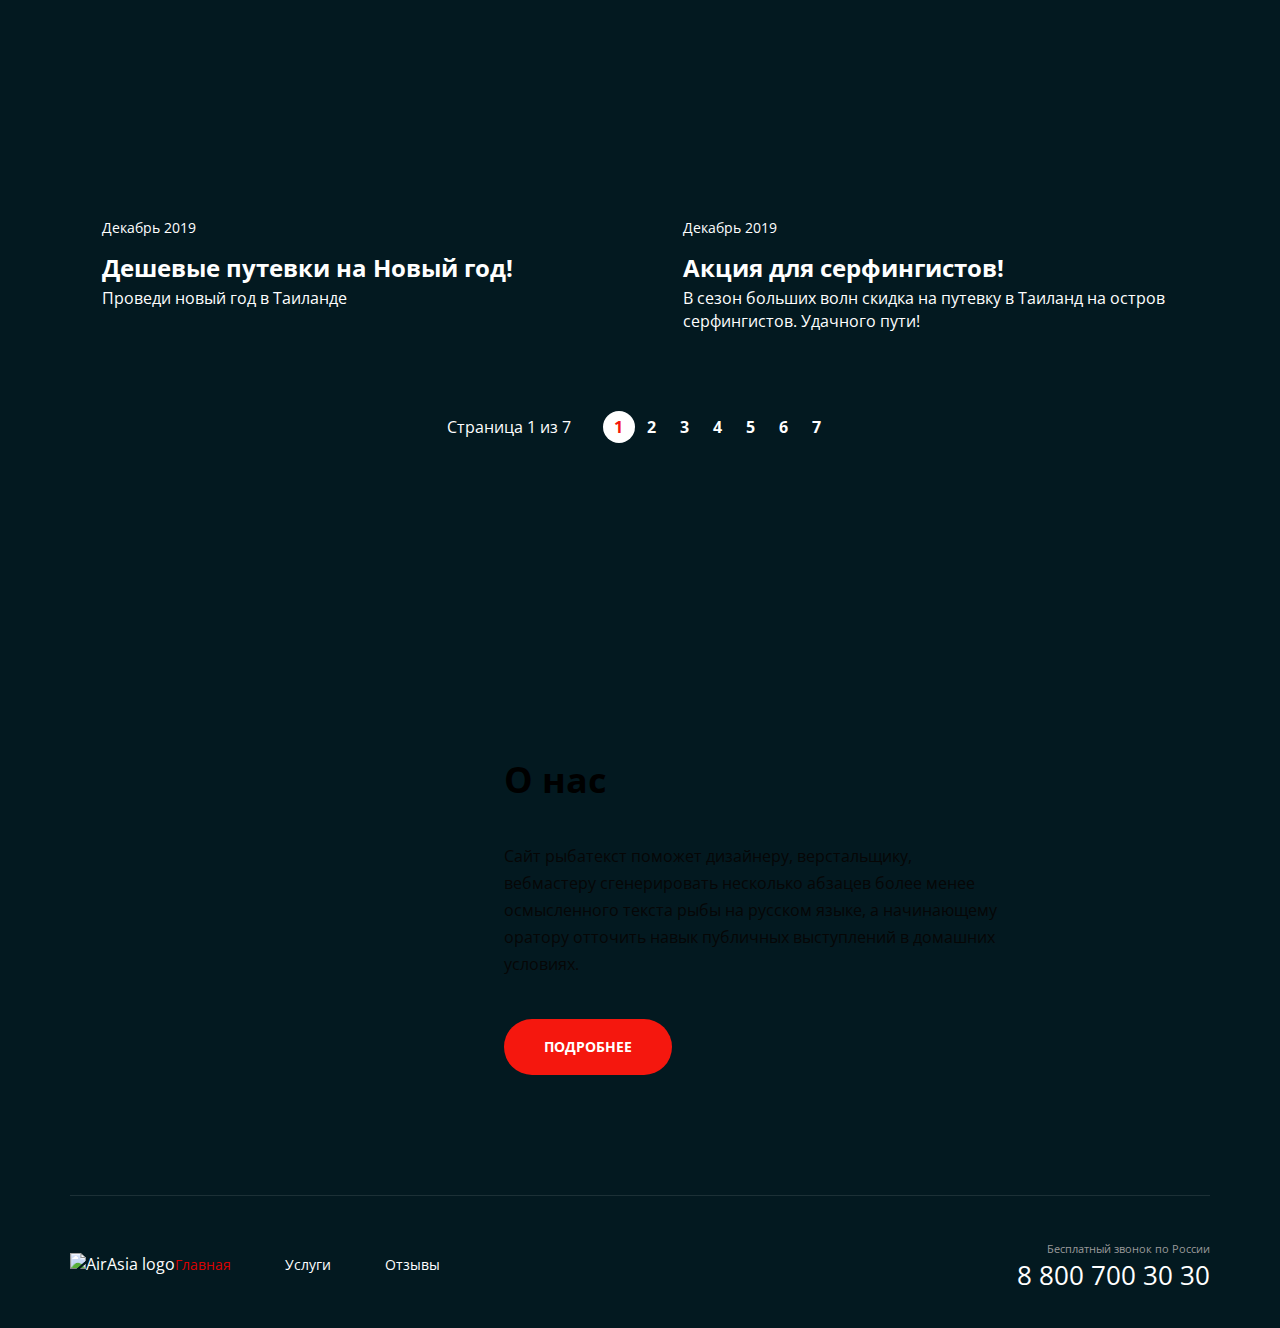
==== commit 37a26d6f: "Add files via upload" ====
--- a/index.html
+++ b/index.html
@@ -20,21 +20,29 @@
                 <ul class="menu__list">
                   <li class="menu__item menu__item--active"><a href="index.html" class="menu__link">Главная</a></li>
                   <li class="menu__item"><a href="service.html" class="menu__link">Услуги</a></li>
-                  <li class="menu__item"><a href="#" class="menu__link">Отзывы</a></li>
+                  <li class="menu__item"><a href="feedback.html" class="menu__link">Отзывы</a></li>
                 </ul>
               </nav>
             </div>
             <div class="header__col header__col--align--right">
-              <adress class="contacts">
+              <adress class="contacts header-contacts">
                 <a href="tel:+78007003030" class="contacts__phone">8 800 700 30 30</a>
-                <div class="contacts__dropdown-title">График работы</div>
+                <div class="dropdown contacts__dropdown">
+                  <div class="dropdown__title">График работы</div>
+                  <div class="dropdown__block">
+                    <div class="dropdown__content">
+                      <div class="dropdown__schedule">пн-вс: 09:00 - 20:00</div>
+                      <div class="dropdown__break">Обед: 14:00-14:30</div>
+                    </div>
+                  </div>
+                </div>
               </adress>
             </div>
           </header>
           <div class="hero__content">
             <div class="hero__text-section">
               <h1 class="hero__title">Авторские туры по Азии</h1>
-              <h4 class="hero__subtitle">Открой для себя Азию</h4>
+              <h4 class="subtitle hero__subtitle">Открой для себя Азию</h4>
               <a href="#" class="button">Подробнее</a>
             </div>
           </div>
@@ -170,20 +178,20 @@
                 <ul class="menu__list">
                   <li class="menu__item menu__item--active"><a href="index.html" class="menu__link">Главная</a></li>
                   <li class="menu__item"><a href="service.html" class="menu__link">Услуги</a></li>
-                  <li class="menu__item"><a href="#" class="menu__link">Отзывы</a></li>
+                  <li class="menu__item"><a href="feedback.html" class="menu__link">Отзывы</a></li>
                 </ul>
               </nav>
             </div>
             <div class="footer__col footer__col--align--right">
               <div class="socialmedia">
                 <ul class="socialmedia__list">
-                  <li class="socialmedia__item socialmedia__item-icon--telegram"><a href="#" class="socialmedia__link"></a></li>
-                  <li class="socialmedia__item socialmedia__item-icon--vk"><a href="#" class="socialmedia__link"></a></li>
-                  <li class="socialmedia__item socialmedia__item-icon--facebook"><a href="#" class="socialmedia__link"></a></li>
-                  <li class="socialmedia__item socialmedia__item-icon--insta"><a href="#" class="socialmedia__link"></a></li>
+                  <li class="socialmedia__item"><a href="#" class="socialmedia__link socialmedia__link-icon--telegram"></a></li>
+                  <li class="socialmedia__item"><a href="#" class="socialmedia__link socialmedia__link-icon--vk"></a></li>
+                  <li class="socialmedia__item"><a href="#" class="socialmedia__link socialmedia__link-icon--facebook"></a></li>
+                  <li class="socialmedia__item"><a href="#" class="socialmedia__link socialmedia__link-icon--insta"></a></li>
                 </ul>
               </div>
-              <adress class="contacts">
+              <adress class="contacts footer-contacts">
                 <div class="contacts__description">Бесплатный звонок по России</div>
                 <a href="tel:+78007003030" class="contacts__phone">8 800 700 30 30</a>
               </adress>
--- a/main.css
+++ b/main.css
@@ -13,4 +13,13 @@
 @import url(css/contacts.css);
 @import url(css/pagination.css);
 @import url(css/socialmedia.css);
-@import url(css/breadcrumbs.css);+@import url(css/breadcrumbs.css);
+@import url(css/welcome.css);
+@import url(css/animation.css);
+@import url(css/dropdown.css);
+@import url(css/separator.css);
+@import url(css/feedback.css);
+@import url(css/inner-section-feedback.css);
+@import url(css/avatar.css);
+@import url(css/tag.css);
+@import url(css/form.css);